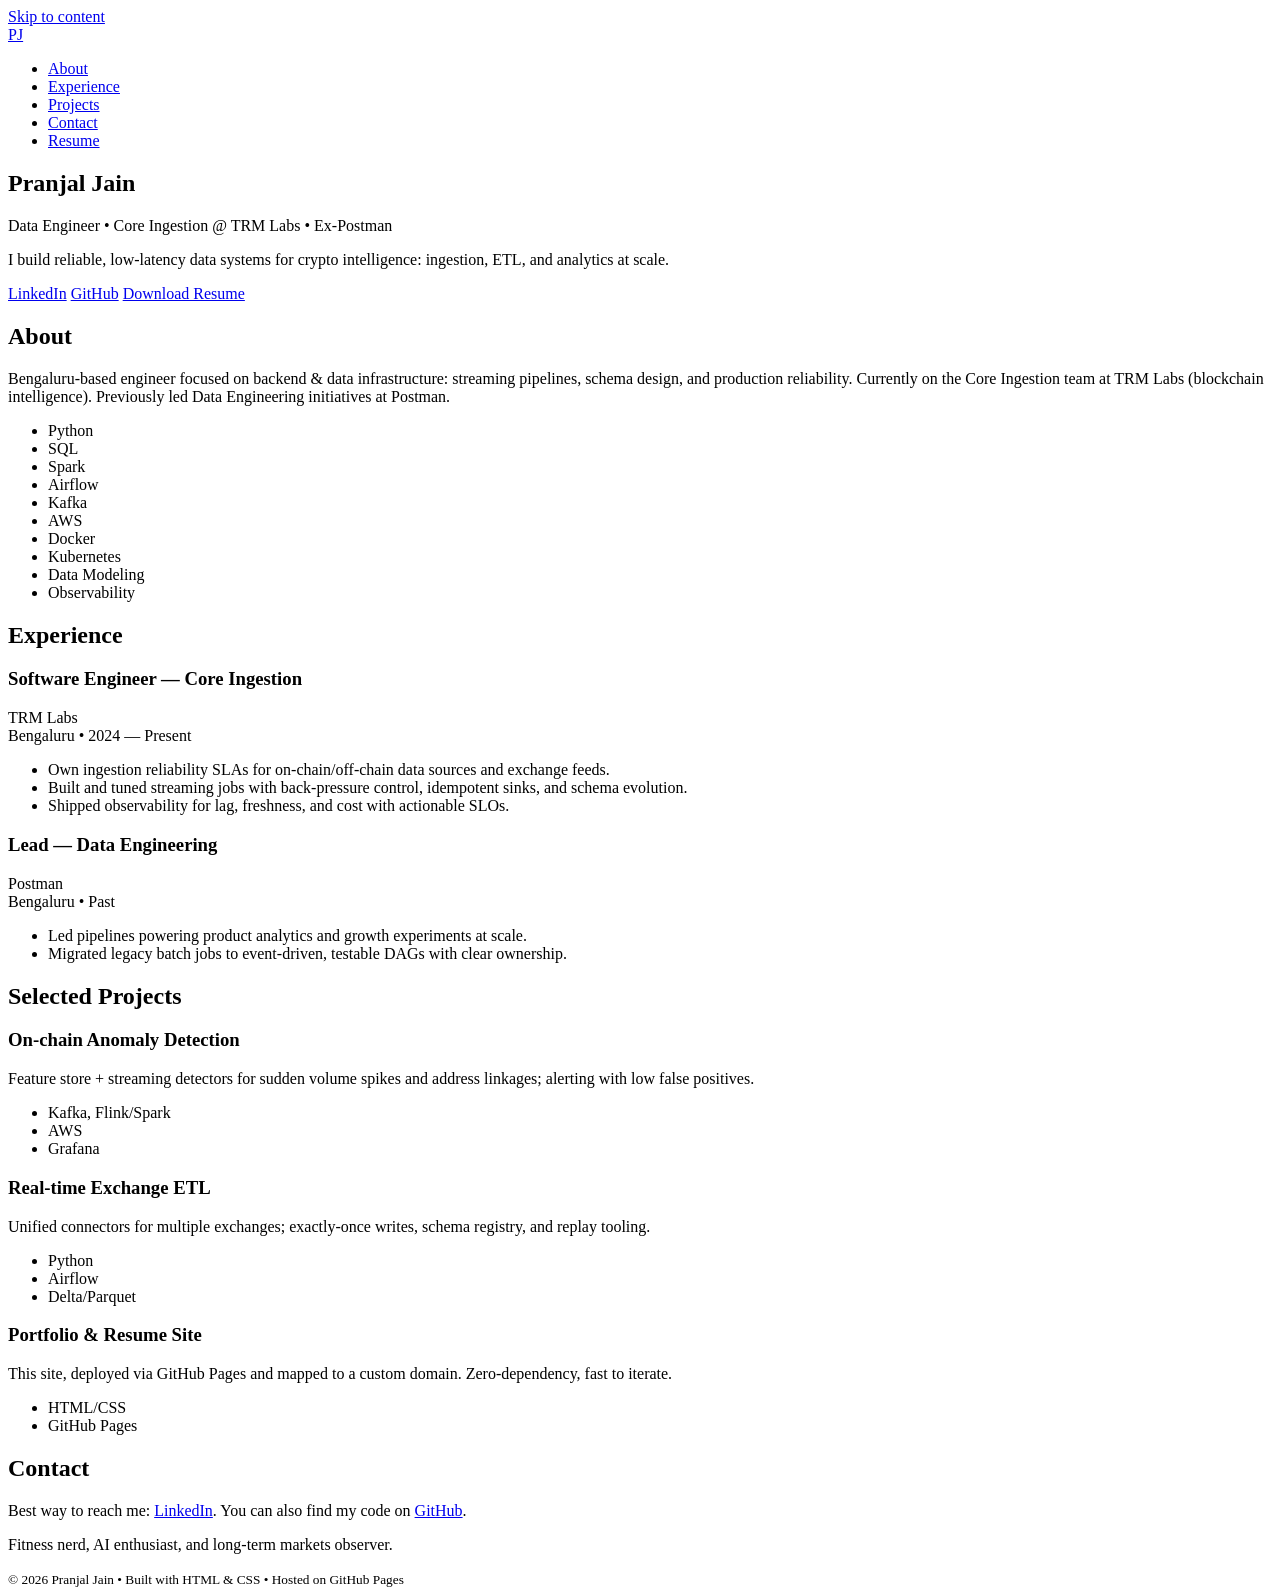
==== index.html @ 861c4207 "Added index.html" ====
<!-- index.html -->
<!doctype html>
<html lang="en">
<head>
  <meta charset="utf-8" />
  <meta name="viewport" content="width=device-width,initial-scale=1" />
  <title>Pranjal Jain — Portfolio</title>
  <meta name="description" content="Portfolio and resume of Pranjal Jain — Data Engineer focused on scalable data systems, blockchain intelligence, and clean infra." />
  <link rel="preconnect" href="https://fonts.gstatic.com" crossorigin>
  <link rel="stylesheet" href="styles.css" />
  <link rel="icon" href="data:image/svg+xml,<svg xmlns=%22http://www.w3.org/2000/svg%22 viewBox=%220 0 100 100%22><text y=%22.9em%22 font-size=%2290%22>🛠️</text></svg>">
  <meta property="og:title" content="Pranjal Jain — Portfolio" />
  <meta property="og:description" content="Data Engineer | Core Ingestion @ TRM Labs | Ex-Postman" />
  <meta property="og:type" content="website" />
  <meta property="og:url" content="https://YOUR-DOMAIN-HERE/" />
  <meta name="twitter:card" content="summary_large_image" />
  <script type="application/ld+json">
  {
    "@context":"https://schema.org",
    "@type":"Person",
    "name":"Pranjal Jain",
    "jobTitle":"Software/Data Engineer",
    "affiliation":{"@type":"Organization","name":"TRM Labs"},
    "homeLocation":{"@type":"Place","name":"Bengaluru, India"},
    "url":"https://YOUR-DOMAIN-HERE/",
    "sameAs":[
      "https://www.linkedin.com/in/YOUR-LINKEDIN",
      "https://github.com/YOUR-GITHUB"
    ]
  }
  </script>
</head>
<body>
  <a class="skip" href="#content">Skip to content</a>

  <header class="site-header">
    <div class="container">
      <nav class="nav">
        <a class="brand" href="/">PJ</a>
        <ul class="nav-links">
          <li><a href="#about">About</a></li>
          <li><a href="#experience">Experience</a></li>
          <li><a href="#projects">Projects</a></li>
          <li><a href="#contact">Contact</a></li>
          <li><a class="btn btn--primary" href="/resume.pdf" target="_blank" rel="noopener">Resume</a></li>
        </ul>
      </nav>

      <section class="hero" id="content" aria-label="Intro">
        <h1>Pranjal Jain</h1>
        <p class="tagline">Data Engineer • Core Ingestion @ TRM Labs • Ex-Postman</p>
        <p class="sub">I build reliable, low-latency data systems for crypto intelligence: ingestion, ETL, and analytics at scale.</p>
        <div class="actions">
          <a class="btn" href="https://www.linkedin.com/in/YOUR-LINKEDIN" target="_blank" rel="noopener">LinkedIn</a>
          <a class="btn" href="https://github.com/YOUR-GITHUB" target="_blank" rel="noopener">GitHub</a>
          <a class="btn btn--primary" href="/resume.pdf" target="_blank" rel="noopener">Download Resume</a>
        </div>
      </section>
    </div>
  </header>

  <main class="container">
    <section id="about" class="card">
      <h2>About</h2>
      <p>
        Bengaluru-based engineer focused on backend & data infrastructure: streaming pipelines, schema design, and
        production reliability. Currently on the Core Ingestion team at TRM Labs (blockchain intelligence). Previously led
        Data Engineering initiatives at Postman.
      </p>
      <ul class="chips" aria-label="Key skills">
        <li>Python</li><li>SQL</li><li>Spark</li><li>Airflow</li><li>Kafka</li><li>AWS</li><li>Docker</li><li>Kubernetes</li>
        <li>Data Modeling</li><li>Observability</li>
      </ul>
    </section>

    <section id="experience" class="card">
      <h2>Experience</h2>
      <article class="xp">
        <div class="xp-head">
          <h3>Software Engineer — Core Ingestion</h3>
          <span class="org">TRM Labs</span>
        </div>
        <div class="meta">Bengaluru • 2024 — Present</div>
        <ul>
          <li>Own ingestion reliability SLAs for on-chain/off-chain data sources and exchange feeds.</li>
          <li>Built and tuned streaming jobs with back-pressure control, idempotent sinks, and schema evolution.</li>
          <li>Shipped observability for lag, freshness, and cost with actionable SLOs.</li>
        </ul>
      </article>
      <article class="xp">
        <div class="xp-head">
          <h3>Lead — Data Engineering</h3>
          <span class="org">Postman</span>
        </div>
        <div class="meta">Bengaluru • Past</div>
        <ul>
          <li>Led pipelines powering product analytics and growth experiments at scale.</li>
          <li>Migrated legacy batch jobs to event-driven, testable DAGs with clear ownership.</li>
        </ul>
      </article>
    </section>

    <section id="projects" class="card">
      <h2>Selected Projects</h2>
      <div class="grid">
        <article class="tile">
          <h3>On-chain Anomaly Detection</h3>
          <p>Feature store + streaming detectors for sudden volume spikes and address linkages; alerting with low false positives.</p>
          <ul class="mini">
            <li>Kafka, Flink/Spark</li><li>AWS</li><li>Grafana</li>
          </ul>
        </article>
        <article class="tile">
          <h3>Real-time Exchange ETL</h3>
          <p>Unified connectors for multiple exchanges; exactly-once writes, schema registry, and replay tooling.</p>
          <ul class="mini">
            <li>Python</li><li>Airflow</li><li>Delta/Parquet</li>
          </ul>
        </article>
        <article class="tile">
          <h3>Portfolio & Resume Site</h3>
          <p>This site, deployed via GitHub Pages and mapped to a custom domain. Zero-dependency, fast to iterate.</p>
          <ul class="mini">
            <li>HTML/CSS</li><li>GitHub Pages</li>
          </ul>
        </article>
      </div>
    </section>

    <section id="contact" class="card">
      <h2>Contact</h2>
      <p>
        Best way to reach me: <a href="https://www.linkedin.com/in/YOUR-LINKEDIN" target="_blank" rel="noopener">LinkedIn</a>.
        You can also find my code on <a href="https://github.com/YOUR-GITHUB" target="_blank" rel="noopener">GitHub</a>.
      </p>
      <p class="note">Fitness nerd, AI enthusiast, and long-term markets observer.</p>
    </section>
  </main>

  <footer class="site-footer">
    <div class="container">
      <small>© <span id="year">2025</span> Pranjal Jain • Built with HTML & CSS • Hosted on GitHub Pages</small>
    </div>
  </footer>

  <script>
    // Keep the year current without frameworks
    (function(){ try { document.getElementById('year').textContent = new Date().getFullYear(); } catch(e){} })();
  </script>
</body>
</html>
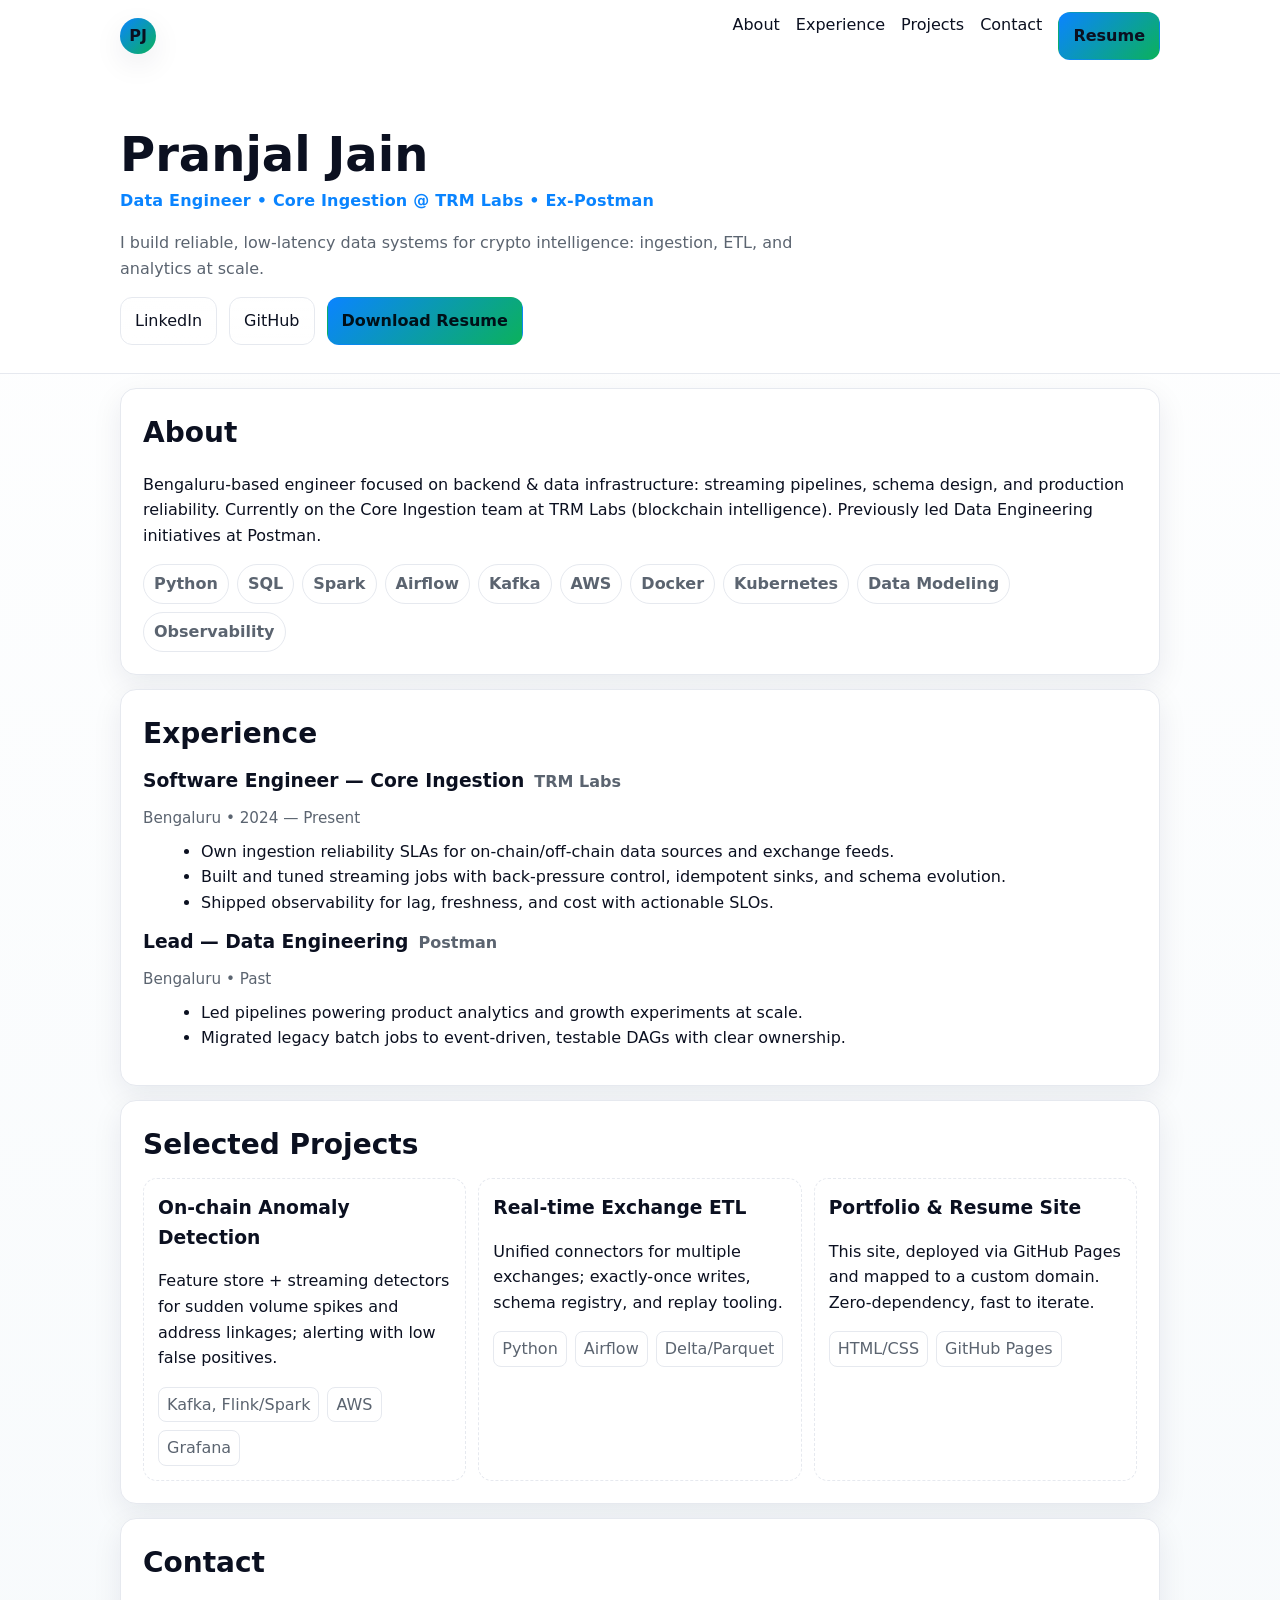
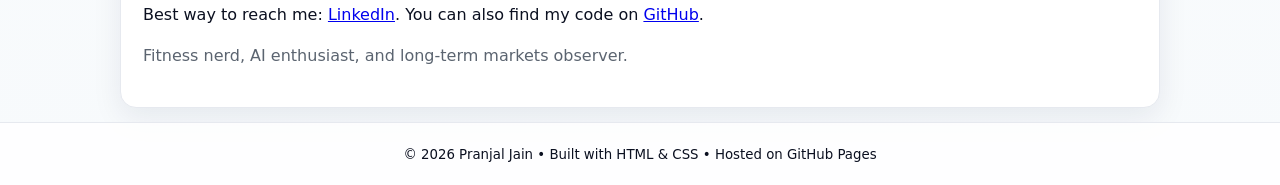
==== commit f7b93b99: "Update index.html" ====
--- a/index.html
+++ b/index.html
@@ -12,7 +12,7 @@
   <meta property="og:title" content="Pranjal Jain — Portfolio" />
   <meta property="og:description" content="Data Engineer | Core Ingestion @ TRM Labs | Ex-Postman" />
   <meta property="og:type" content="website" />
-  <meta property="og:url" content="https://YOUR-DOMAIN-HERE/" />
+  <meta property="og:url" content="https://pranjaljain.work" />
   <meta name="twitter:card" content="summary_large_image" />
   <script type="application/ld+json">
   {
@@ -22,10 +22,10 @@
     "jobTitle":"Software/Data Engineer",
     "affiliation":{"@type":"Organization","name":"TRM Labs"},
     "homeLocation":{"@type":"Place","name":"Bengaluru, India"},
-    "url":"https://YOUR-DOMAIN-HERE/",
+    "url":"https://pranjaljain.work/",
     "sameAs":[
-      "https://www.linkedin.com/in/YOUR-LINKEDIN",
-      "https://github.com/YOUR-GITHUB"
+      "https://www.linkedin.com/in/pranjaljn97/",
+      "https://github.com/pranjaljn97"
     ]
   }
   </script>
@@ -51,8 +51,8 @@
         <p class="tagline">Data Engineer • Core Ingestion @ TRM Labs • Ex-Postman</p>
         <p class="sub">I build reliable, low-latency data systems for crypto intelligence: ingestion, ETL, and analytics at scale.</p>
         <div class="actions">
-          <a class="btn" href="https://www.linkedin.com/in/YOUR-LINKEDIN" target="_blank" rel="noopener">LinkedIn</a>
-          <a class="btn" href="https://github.com/YOUR-GITHUB" target="_blank" rel="noopener">GitHub</a>
+          <a class="btn" href="https://www.linkedin.com/in/pranjaljn97/" target="_blank" rel="noopener">LinkedIn</a>
+          <a class="btn" href="https://github.com/pranjaljn97" target="_blank" rel="noopener">GitHub</a>
           <a class="btn btn--primary" href="/resume.pdf" target="_blank" rel="noopener">Download Resume</a>
         </div>
       </section>
@@ -130,8 +130,8 @@
     <section id="contact" class="card">
       <h2>Contact</h2>
       <p>
-        Best way to reach me: <a href="https://www.linkedin.com/in/YOUR-LINKEDIN" target="_blank" rel="noopener">LinkedIn</a>.
-        You can also find my code on <a href="https://github.com/YOUR-GITHUB" target="_blank" rel="noopener">GitHub</a>.
+        Best way to reach me: <a href="https://www.linkedin.com/in/pranjaljn97/" target="_blank" rel="noopener">LinkedIn</a>.
+        You can also find my code on <a href="https://github.com/pranjaljn97" target="_blank" rel="noopener">GitHub</a>.
       </p>
       <p class="note">Fitness nerd, AI enthusiast, and long-term markets observer.</p>
     </section>
--- a/styles.css
+++ b/styles.css
@@ -0,0 +1,139 @@
+/* styles.css */
+:root{
+  --bg: #0b0d10;
+  --bg-elev: #101319;
+  --text: #e7edf3;
+  --muted: #a7b1bb;
+  --brand: #7cd2ff;
+  --accent: #9aff6b;
+  --card: #121620;
+  --border: #1d2330;
+  --shadow: 0 10px 30px rgba(0,0,0,.35);
+  --radius: 16px;
+  --w: 1080px;
+  color-scheme: dark light;
+}
+
+@media (prefers-color-scheme: light){
+  :root{
+    --bg:#f7fafc; --bg-elev:#fff; --text:#0b1020; --muted:#5b6470;
+    --card:#ffffff; --border:#e6e9ef; --shadow:0 10px 30px rgba(10,30,60,.08);
+    --brand:#0a84ff; --accent:#0bb15c;
+  }
+}
+
+*{box-sizing:border-box}
+html,body{margin:0;padding:0}
+body{
+  font: 16px/1.6 system-ui, -apple-system, Segoe UI, Roboto, Ubuntu, Cantarell, Noto Sans, Helvetica, Arial, "Apple Color Emoji","Segoe UI Emoji";
+  background: linear-gradient(180deg, var(--bg-elev), var(--bg));
+  color: var(--text);
+}
+
+.container{
+  max-width: var(--w);
+  margin: 0 auto;
+  padding: 0 20px;
+}
+
+.skip{
+  position:absolute;left:-9999px;top:auto;width:1px;height:1px;overflow:hidden;
+}
+.skip:focus{position:static;width:auto;height:auto;padding:8px;background:var(--brand);color:#fff}
+
+.site-header{
+  position: sticky; top:0; z-index: 10;
+  backdrop-filter: saturate(120%) blur(8px);
+  background: color-mix(in oklab, var(--bg-elev) 80%, transparent);
+  border-bottom: 1px solid var(--border);
+}
+
+.nav{
+  display:flex; align-items:center; justify-content:space-between;
+  padding: 12px 0;
+}
+.brand{
+  display:inline-flex; align-items:center; justify-content:center;
+  width:36px;height:36px;border-radius:50%;
+  background: linear-gradient(135deg, var(--brand), var(--accent));
+  color:#001018; font-weight:800; text-decoration:none;
+  box-shadow: var(--shadow);
+}
+.nav-links{display:flex; gap:16px; list-style:none; margin:0; padding:0}
+.nav a{color:var(--text); text-decoration:none}
+.nav a:hover{color:var(--brand)}
+.btn{
+  display:inline-block; padding:10px 14px; border-radius:12px; border:1px solid var(--border);
+  text-decoration:none; color:var(--text); transition: transform .06s ease, background .2s ease, border-color .2s ease;
+  background: linear-gradient(180deg, color-mix(in oklab, var(--card) 90%, transparent), color-mix(in oklab, var(--bg-elev) 80%, transparent));
+}
+.btn:hover{transform: translateY(-1px); border-color: color-mix(in oklab, var(--brand) 50%, var(--border))}
+.btn--primary{
+  background: linear-gradient(135deg, var(--brand), var(--accent));
+  color:#001018; border-color: transparent; font-weight:700;
+}
+
+.hero{
+  padding: 48px 0 28px;
+  text-align:left;
+}
+.hero h1{font-size: clamp(28px, 4vw, 48px); line-height:1.1; margin: 8px 0}
+.tagline{color:var(--brand); font-weight:700; letter-spacing:.2px; margin:6px 0}
+.sub{color:var(--muted); max-width: 70ch}
+.actions{display:flex; gap:12px; flex-wrap: wrap; margin-top:16px}
+
+main{padding: 28px 0 60px}
+
+.card{
+  background: var(--card);
+  border: 1px solid var(--border);
+  border-radius: var(--radius);
+  padding: 22px;
+  margin: 14px 0;
+  box-shadow: var(--shadow);
+}
+
+h2{font-size: clamp(20px, 2.4vw, 28px); margin: 0 0 10px}
+h3{margin: 0 0 6px}
+
+.chips{list-style:none;display:flex;flex-wrap:wrap;gap:8px;padding:0;margin:10px 0 0}
+.chips li{
+  padding:6px 10px;border:1px solid var(--border);border-radius:999px;background: color-mix(in oklab, var(--card) 92%, transparent); color:var(--muted); font-weight:600
+}
+
+.xp{margin: 10px 0 12px}
+.xp-head{display:flex; align-items:baseline; gap:10px; flex-wrap:wrap}
+.org{color:var(--muted); font-weight:700}
+.meta{color:var(--muted); font-size:.95rem; margin: 4px 0 8px}
+.xp ul{margin:6px 0 0 18px}
+
+.grid{
+  display:grid; gap:12px;
+  grid-template-columns: repeat(auto-fit, minmax(260px,1fr));
+}
+.tile{
+  border:1px dashed var(--border); border-radius:14px; padding:14px;
+  background: color-mix(in oklab, var(--card) 96%, transparent);
+}
+.tile h3{margin-bottom:6px}
+.mini{display:flex;gap:8px;list-style:none;padding:0;margin:10px 0 0;color:var(--muted);flex-wrap:wrap}
+.mini li{border:1px solid var(--border); padding:4px 8px; border-radius:8px}
+
+.note{color:var(--muted)}
+
+.site-footer{
+  border-top:1px solid var(--border);
+  background: color-mix(in oklab, var(--bg-elev) 85%, transparent);
+  padding: 18px 0;
+  text-align:center;
+}
+
+/* Responsive tightness */
+@media (max-width: 720px){
+  .nav-links li:nth-last-child(1){display:none} /* hide resume button on tiny screens; still in hero */
+}
+
+/* Print-friendly resume button hidden in print */
+@media print{
+  .site-header, .site-footer, .actions a[href$=".pdf"]{ display:none !important; }
+}
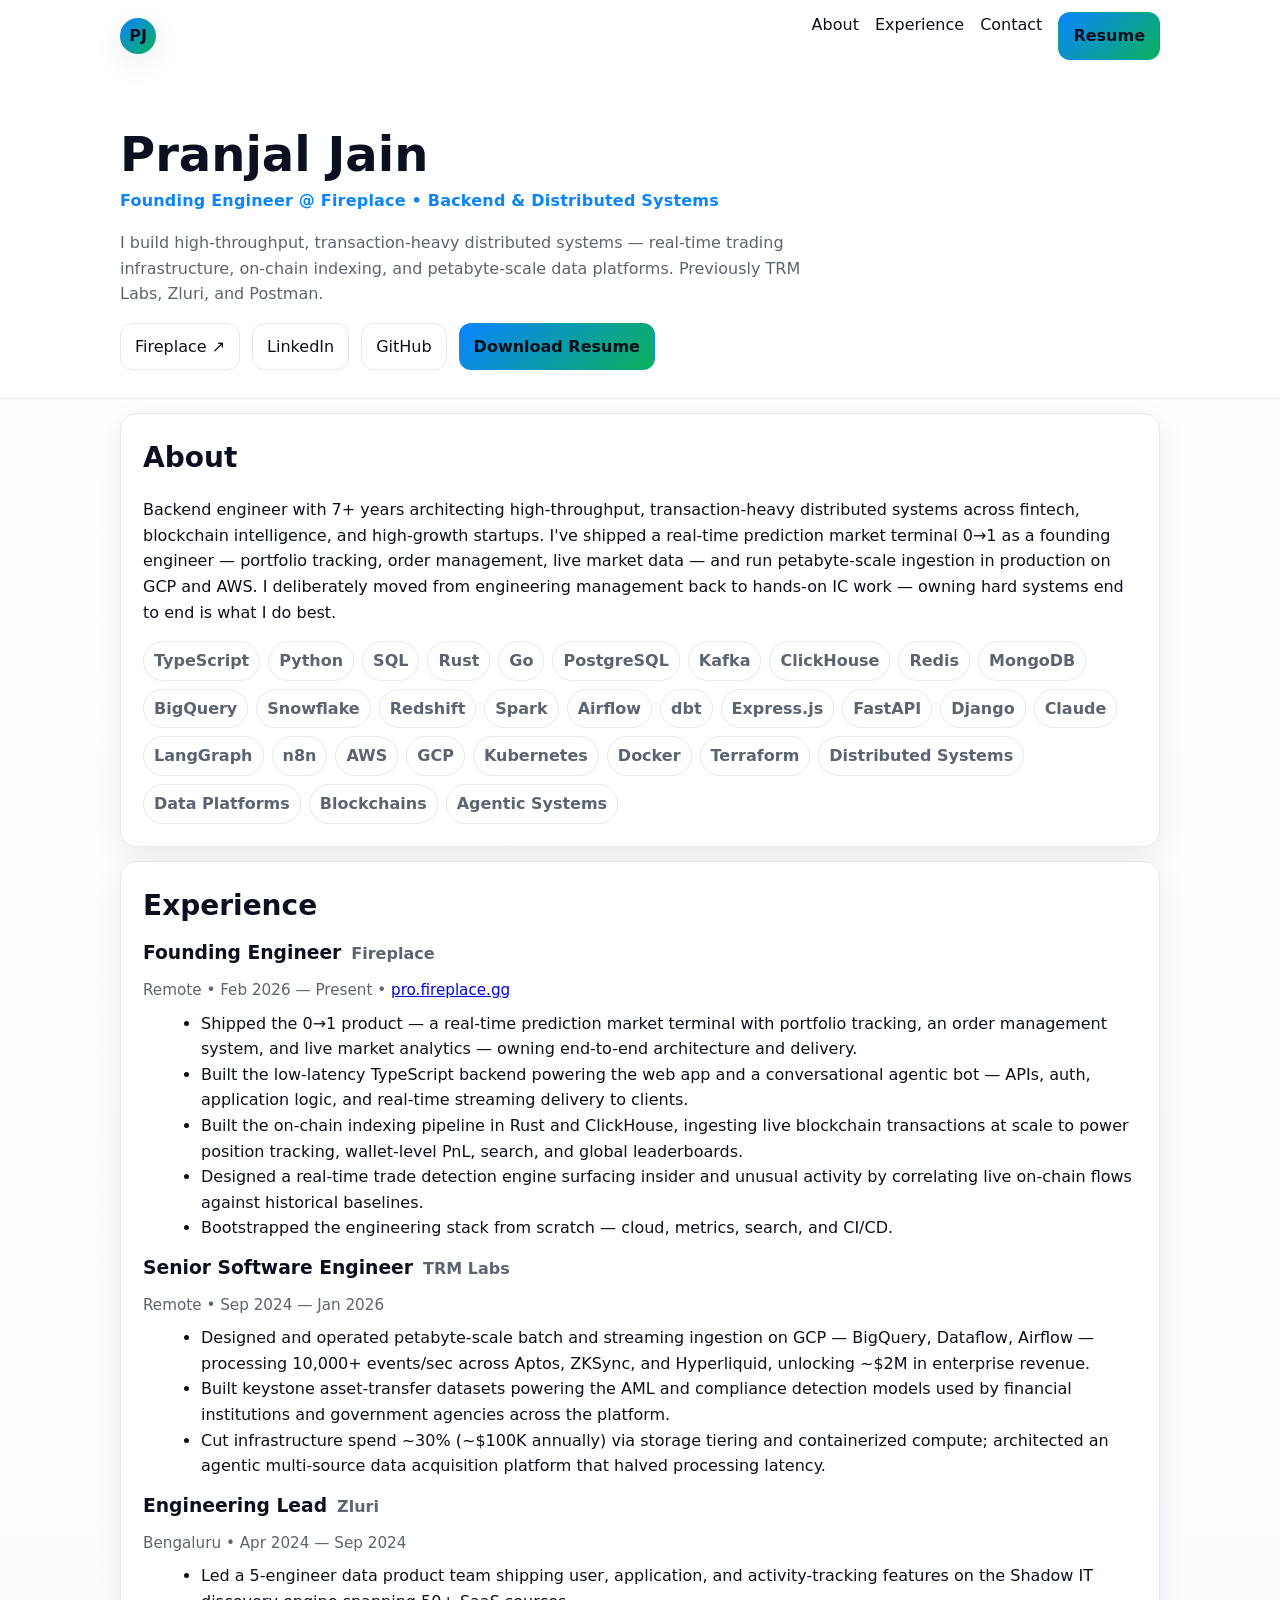
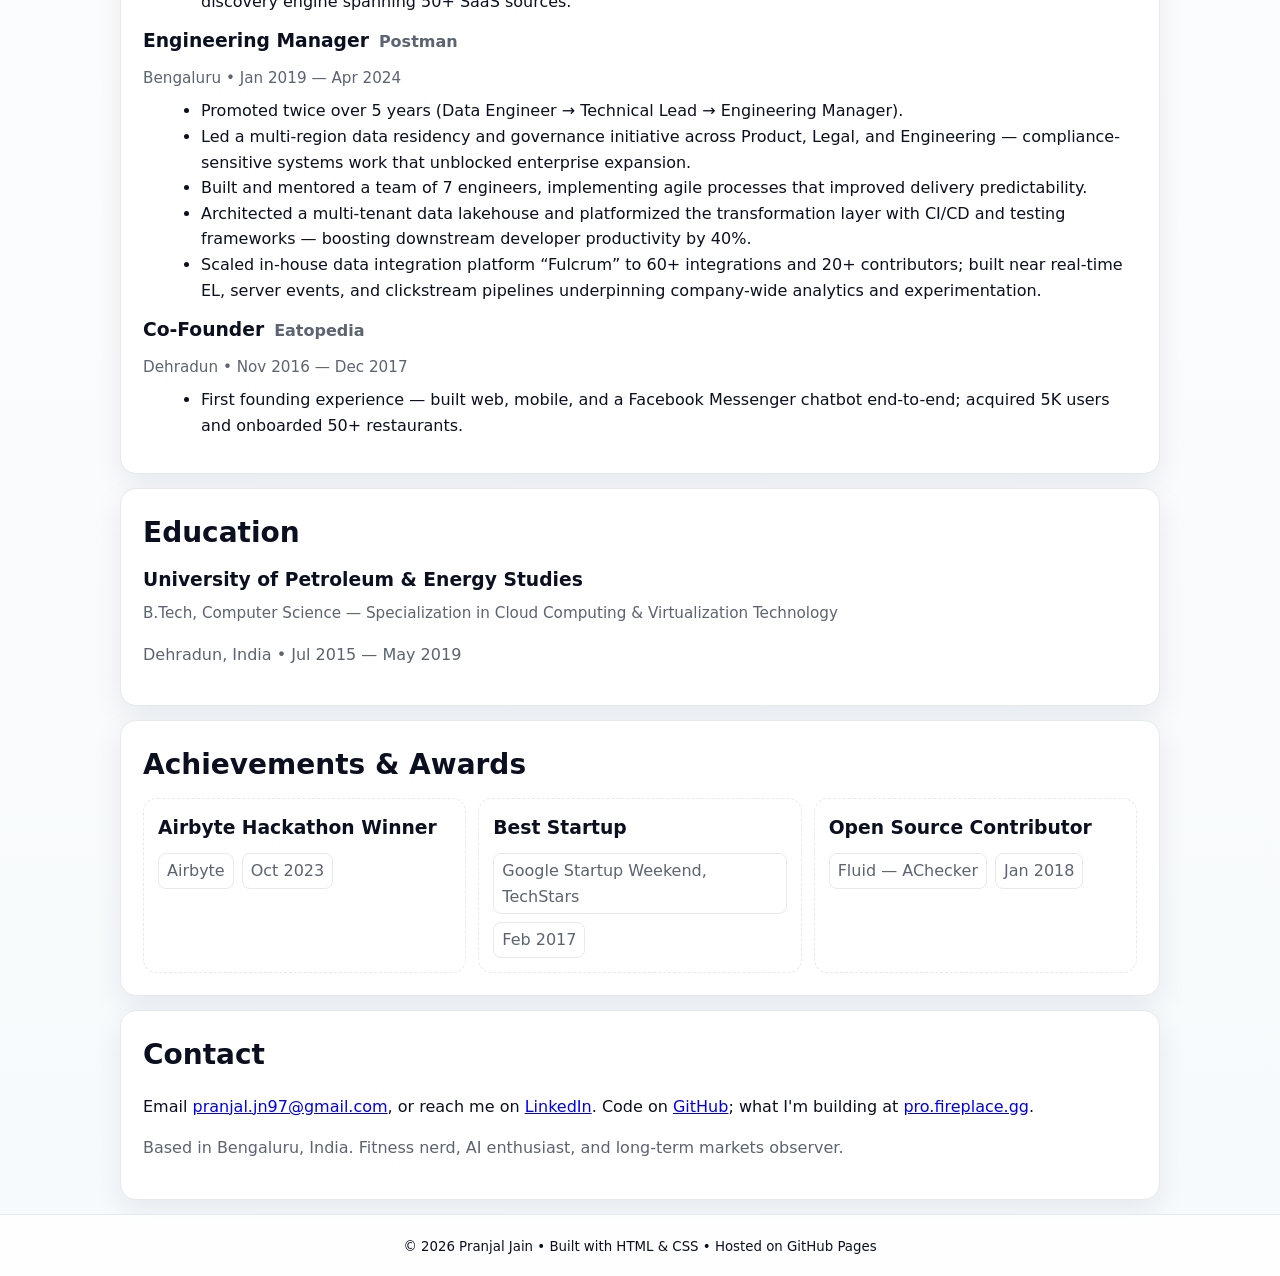
==== commit b7169315: "Replace placeholder site content with real resume; add Fireplace The page copy had never been reconc" ====
--- a/index.html
+++ b/index.html
@@ -4,24 +4,25 @@
 <head>
   <meta charset="utf-8" />
   <meta name="viewport" content="width=device-width,initial-scale=1" />
-  <title>Pranjal Jain — Portfolio</title>
-  <meta name="description" content="Portfolio and resume of Pranjal Jain — Data Engineer focused on scalable data systems, blockchain intelligence, and clean infra." />
-  <link rel="preconnect" href="https://fonts.gstatic.com" crossorigin>
+  <title>Pranjal Jain — Founding Engineer @ Fireplace</title>
+  <meta name="description" content="Backend engineer with 7+ years architecting high-throughput, transaction-heavy distributed systems across fintech, blockchain intelligence, and high-growth startups." />
   <link rel="stylesheet" href="styles.css" />
   <link rel="icon" href="data:image/svg+xml,<svg xmlns=%22http://www.w3.org/2000/svg%22 viewBox=%220 0 100 100%22><text y=%22.9em%22 font-size=%2290%22>🛠️</text></svg>">
-  <meta property="og:title" content="Pranjal Jain — Portfolio" />
-  <meta property="og:description" content="Data Engineer | Core Ingestion @ TRM Labs | Ex-Postman" />
+  <meta property="og:title" content="Pranjal Jain — Founding Engineer @ Fireplace" />
+  <meta property="og:description" content="Founding Engineer at Fireplace. Backend &amp; distributed systems. Ex-TRM Labs, Zluri, Postman." />
   <meta property="og:type" content="website" />
   <meta property="og:url" content="https://pranjaljain.work" />
-  <meta name="twitter:card" content="summary_large_image" />
+  <meta name="twitter:card" content="summary" />
   <script type="application/ld+json">
   {
     "@context":"https://schema.org",
     "@type":"Person",
     "name":"Pranjal Jain",
-    "jobTitle":"Software/Data Engineer",
-    "affiliation":{"@type":"Organization","name":"TRM Labs"},
+    "jobTitle":"Founding Engineer",
+    "worksFor":{"@type":"Organization","name":"Fireplace","url":"https://pro.fireplace.gg"},
+    "alumniOf":{"@type":"CollegeOrUniversity","name":"University of Petroleum & Energy Studies"},
     "homeLocation":{"@type":"Place","name":"Bengaluru, India"},
+    "knowsAbout":["Distributed Systems","Data Platforms","Blockchains","Agentic Systems"],
     "url":"https://pranjaljain.work/",
     "sameAs":[
       "https://www.linkedin.com/in/pranjaljn97/",
@@ -38,22 +39,28 @@
       <nav class="nav">
         <a class="brand" href="/">PJ</a>
         <ul class="nav-links">
+          <!-- Kept to 3 anchors. .nav-links is a no-wrap flex row with no mobile
+               collapse, so each extra label costs horizontal room: measured at a
+               320px viewport a 4th link overflows the page by 22px (the previous
+               4-link nav overflowed by 9px). 3 links fit at every width tested
+               (320/360/375/414/768). #education and #achievements are still
+               reachable by scrolling. -->
           <li><a href="#about">About</a></li>
           <li><a href="#experience">Experience</a></li>
-          <li><a href="#projects">Projects</a></li>
           <li><a href="#contact">Contact</a></li>
-          <li><a class="btn btn--primary" href="/resume.pdf" target="_blank" rel="noopener">Resume</a></li>
+          <li><a class="btn btn--primary" href="/Pranjal_Jain_Resume.pdf" target="_blank" rel="noopener">Resume</a></li>
         </ul>
       </nav>
 
       <section class="hero" id="content" aria-label="Intro">
         <h1>Pranjal Jain</h1>
-        <p class="tagline">Data Engineer • Core Ingestion @ TRM Labs • Ex-Postman</p>
-        <p class="sub">I build reliable, low-latency data systems for crypto intelligence: ingestion, ETL, and analytics at scale.</p>
+        <p class="tagline">Founding Engineer @ Fireplace • Backend &amp; Distributed Systems</p>
+        <p class="sub">I build high-throughput, transaction-heavy distributed systems — real-time trading infrastructure, on-chain indexing, and petabyte-scale data platforms. Previously TRM Labs, Zluri, and Postman.</p>
         <div class="actions">
+          <a class="btn" href="https://pro.fireplace.gg" target="_blank" rel="noopener">Fireplace ↗</a>
           <a class="btn" href="https://www.linkedin.com/in/pranjaljn97/" target="_blank" rel="noopener">LinkedIn</a>
           <a class="btn" href="https://github.com/pranjaljn97" target="_blank" rel="noopener">GitHub</a>
-          <a class="btn btn--primary" href="/resume.pdf" target="_blank" rel="noopener">Download Resume</a>
+          <a class="btn btn--primary" href="/Pranjal_Jain_Resume.pdf" target="_blank" rel="noopener">Download Resume</a>
         </div>
       </section>
     </div>
@@ -63,65 +70,117 @@
     <section id="about" class="card">
       <h2>About</h2>
       <p>
-        Bengaluru-based engineer focused on backend & data infrastructure: streaming pipelines, schema design, and
-        production reliability. Currently on the Core Ingestion team at TRM Labs (blockchain intelligence). Previously led
-        Data Engineering initiatives at Postman.
+        Backend engineer with 7+ years architecting high-throughput, transaction-heavy distributed systems across
+        fintech, blockchain intelligence, and high-growth startups. I've shipped a real-time prediction market
+        terminal 0→1 as a founding engineer — portfolio tracking, order management, live market data — and run
+        petabyte-scale ingestion in production on GCP and AWS. I deliberately moved from engineering management
+        back to hands-on IC work — owning hard systems end to end is what I do best.
       </p>
-      <ul class="chips" aria-label="Key skills">
-        <li>Python</li><li>SQL</li><li>Spark</li><li>Airflow</li><li>Kafka</li><li>AWS</li><li>Docker</li><li>Kubernetes</li>
-        <li>Data Modeling</li><li>Observability</li>
+      <ul class="chips" aria-label="Technical skills">
+        <li>TypeScript</li><li>Python</li><li>SQL</li><li>Rust</li><li>Go</li>
+        <li>PostgreSQL</li><li>Kafka</li><li>ClickHouse</li><li>Redis</li><li>MongoDB</li><li>BigQuery</li>
+        <li>Snowflake</li><li>Redshift</li><li>Spark</li><li>Airflow</li><li>dbt</li>
+        <li>Express.js</li><li>FastAPI</li><li>Django</li><li>Claude</li><li>LangGraph</li><li>n8n</li>
+        <li>AWS</li><li>GCP</li><li>Kubernetes</li><li>Docker</li><li>Terraform</li>
+        <li>Distributed Systems</li><li>Data Platforms</li><li>Blockchains</li><li>Agentic Systems</li>
       </ul>
     </section>
 
     <section id="experience" class="card">
       <h2>Experience</h2>
-      <article class="xp">
-        <div class="xp-head">
-          <h3>Software Engineer — Core Ingestion</h3>
+
+      <article class="xp">
+        <div class="xp-head">
+          <h3>Founding Engineer</h3>
+          <span class="org">Fireplace</span>
+        </div>
+        <div class="meta">Remote • Feb 2026 — Present • <a href="https://pro.fireplace.gg" target="_blank" rel="noopener">pro.fireplace.gg</a></div>
+        <ul>
+          <li>Shipped the 0→1 product — a real-time prediction market terminal with portfolio tracking, an order management system, and live market analytics — owning end-to-end architecture and delivery.</li>
+          <li>Built the low-latency TypeScript backend powering the web app and a conversational agentic bot — APIs, auth, application logic, and real-time streaming delivery to clients.</li>
+          <li>Built the on-chain indexing pipeline in Rust and ClickHouse, ingesting live blockchain transactions at scale to power position tracking, wallet-level PnL, search, and global leaderboards.</li>
+          <li>Designed a real-time trade detection engine surfacing insider and unusual activity by correlating live on-chain flows against historical baselines.</li>
+          <li>Bootstrapped the engineering stack from scratch — cloud, metrics, search, and CI/CD.</li>
+        </ul>
+      </article>
+
+      <article class="xp">
+        <div class="xp-head">
+          <h3>Senior Software Engineer</h3>
           <span class="org">TRM Labs</span>
         </div>
-        <div class="meta">Bengaluru • 2024 — Present</div>
-        <ul>
-          <li>Own ingestion reliability SLAs for on-chain/off-chain data sources and exchange feeds.</li>
-          <li>Built and tuned streaming jobs with back-pressure control, idempotent sinks, and schema evolution.</li>
-          <li>Shipped observability for lag, freshness, and cost with actionable SLOs.</li>
-        </ul>
-      </article>
-      <article class="xp">
-        <div class="xp-head">
-          <h3>Lead — Data Engineering</h3>
+        <div class="meta">Remote • Sep 2024 — Jan 2026</div>
+        <ul>
+          <li>Designed and operated petabyte-scale batch and streaming ingestion on GCP — BigQuery, Dataflow, Airflow — processing 10,000+ events/sec across Aptos, ZKSync, and Hyperliquid, unlocking ~$2M in enterprise revenue.</li>
+          <li>Built keystone asset-transfer datasets powering the AML and compliance detection models used by financial institutions and government agencies across the platform.</li>
+          <li>Cut infrastructure spend ~30% (~$100K annually) via storage tiering and containerized compute; architected an agentic multi-source data acquisition platform that halved processing latency.</li>
+        </ul>
+      </article>
+
+      <article class="xp">
+        <div class="xp-head">
+          <h3>Engineering Lead</h3>
+          <span class="org">Zluri</span>
+        </div>
+        <div class="meta">Bengaluru • Apr 2024 — Sep 2024</div>
+        <ul>
+          <li>Led a 5-engineer data product team shipping user, application, and activity-tracking features on the Shadow IT discovery engine spanning 50+ SaaS sources.</li>
+        </ul>
+      </article>
+
+      <article class="xp">
+        <div class="xp-head">
+          <h3>Engineering Manager</h3>
           <span class="org">Postman</span>
         </div>
-        <div class="meta">Bengaluru • Past</div>
-        <ul>
-          <li>Led pipelines powering product analytics and growth experiments at scale.</li>
-          <li>Migrated legacy batch jobs to event-driven, testable DAGs with clear ownership.</li>
-        </ul>
-      </article>
-    </section>
-
-    <section id="projects" class="card">
-      <h2>Selected Projects</h2>
+        <div class="meta">Bengaluru • Jan 2019 — Apr 2024</div>
+        <ul>
+          <li>Promoted twice over 5 years (Data Engineer → Technical Lead → Engineering Manager).</li>
+          <li>Led a multi-region data residency and governance initiative across Product, Legal, and Engineering — compliance-sensitive systems work that unblocked enterprise expansion.</li>
+          <li>Built and mentored a team of 7 engineers, implementing agile processes that improved delivery predictability.</li>
+          <li>Architected a multi-tenant data lakehouse and platformized the transformation layer with CI/CD and testing frameworks — boosting downstream developer productivity by 40%.</li>
+          <li>Scaled in-house data integration platform “Fulcrum” to 60+ integrations and 20+ contributors; built near real-time EL, server events, and clickstream pipelines underpinning company-wide analytics and experimentation.</li>
+        </ul>
+      </article>
+
+      <article class="xp">
+        <div class="xp-head">
+          <h3>Co-Founder</h3>
+          <span class="org">Eatopedia</span>
+        </div>
+        <div class="meta">Dehradun • Nov 2016 — Dec 2017</div>
+        <ul>
+          <li>First founding experience — built web, mobile, and a Facebook Messenger chatbot end-to-end; acquired 5K users and onboarded 50+ restaurants.</li>
+        </ul>
+      </article>
+    </section>
+
+    <section id="education" class="card">
+      <h2>Education</h2>
+      <h3>University of Petroleum &amp; Energy Studies</h3>
+      <div class="meta">B.Tech, Computer Science — Specialization in Cloud Computing &amp; Virtualization Technology</div>
+      <p class="note">Dehradun, India • Jul 2015 — May 2019</p>
+    </section>
+
+    <section id="achievements" class="card">
+      <h2>Achievements &amp; Awards</h2>
       <div class="grid">
         <article class="tile">
-          <h3>On-chain Anomaly Detection</h3>
-          <p>Feature store + streaming detectors for sudden volume spikes and address linkages; alerting with low false positives.</p>
+          <h3>Airbyte Hackathon Winner</h3>
           <ul class="mini">
-            <li>Kafka, Flink/Spark</li><li>AWS</li><li>Grafana</li>
+            <li>Airbyte</li><li>Oct 2023</li>
           </ul>
         </article>
         <article class="tile">
-          <h3>Real-time Exchange ETL</h3>
-          <p>Unified connectors for multiple exchanges; exactly-once writes, schema registry, and replay tooling.</p>
+          <h3>Best Startup</h3>
           <ul class="mini">
-            <li>Python</li><li>Airflow</li><li>Delta/Parquet</li>
+            <li>Google Startup Weekend, TechStars</li><li>Feb 2017</li>
           </ul>
         </article>
         <article class="tile">
-          <h3>Portfolio & Resume Site</h3>
-          <p>This site, deployed via GitHub Pages and mapped to a custom domain. Zero-dependency, fast to iterate.</p>
+          <h3>Open Source Contributor</h3>
           <ul class="mini">
-            <li>HTML/CSS</li><li>GitHub Pages</li>
+            <li>Fluid — AChecker</li><li>Jan 2018</li>
           </ul>
         </article>
       </div>
@@ -130,16 +189,18 @@
     <section id="contact" class="card">
       <h2>Contact</h2>
       <p>
-        Best way to reach me: <a href="https://www.linkedin.com/in/pranjaljn97/" target="_blank" rel="noopener">LinkedIn</a>.
-        You can also find my code on <a href="https://github.com/pranjaljn97" target="_blank" rel="noopener">GitHub</a>.
+        Email <a href="mailto:pranjal.jn97@gmail.com">pranjal.jn97@gmail.com</a>, or reach me on
+        <a href="https://www.linkedin.com/in/pranjaljn97/" target="_blank" rel="noopener">LinkedIn</a>.
+        Code on <a href="https://github.com/pranjaljn97" target="_blank" rel="noopener">GitHub</a>;
+        what I'm building at <a href="https://pro.fireplace.gg" target="_blank" rel="noopener">pro.fireplace.gg</a>.
       </p>
-      <p class="note">Fitness nerd, AI enthusiast, and long-term markets observer.</p>
+      <p class="note">Based in Bengaluru, India. Fitness nerd, AI enthusiast, and long-term markets observer.</p>
     </section>
   </main>
 
   <footer class="site-footer">
     <div class="container">
-      <small>© <span id="year">2025</span> Pranjal Jain • Built with HTML & CSS • Hosted on GitHub Pages</small>
+      <small>© <span id="year">2026</span> Pranjal Jain • Built with HTML &amp; CSS • Hosted on GitHub Pages</small>
     </div>
   </footer>
 
